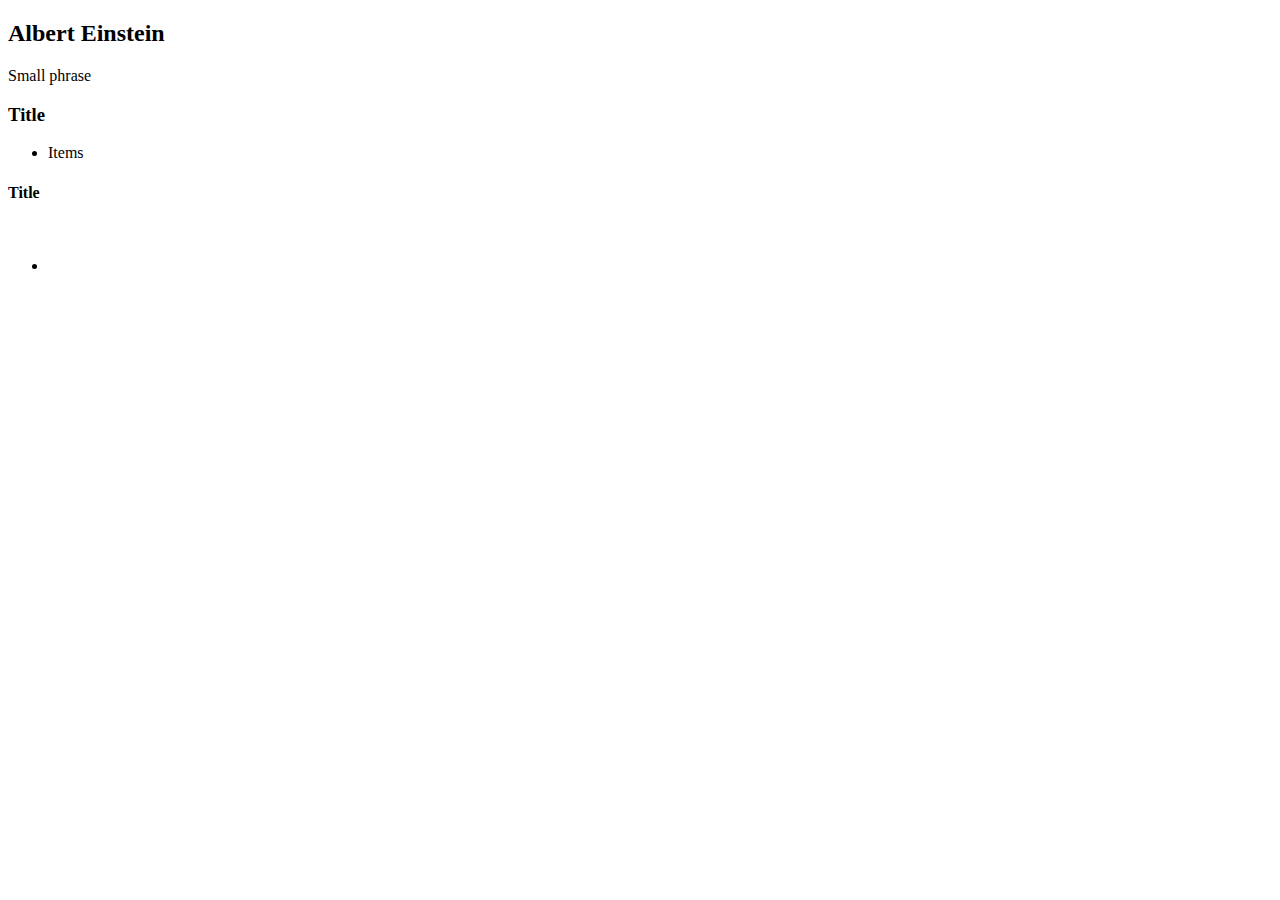
==== biography.html @ df5da143 "AlbertEinsterv1" ====
<!DOCTYPE html>
<html lang="en">

<head>
    <meta charset="UTF-8">
    <meta http-equiv="X-UA-Compatible" content="IE=edge">
    <meta name="viewport" content="width=device-width, initial-scale=1.0">
    <title>Albert Einstein Biography</title>
    <link rel="stylesheet" media="all" type="text/css" href="css/bio.css">
</head>

<body>
    <div class="container">
        <header>
            <h2>Albert Einstein</h2>
        </header>
        <p>Small phrase</p>
        <div class="col1">
            <h3>Title</h3>
            <ul>
                <li>Items</li>
            </ul>
        </div>
        <div class="col2">
            <h4>Title</h4>
            <img>
            <ul>
                <li></li>
            </ul>
        </div>
        <p></p>

    </div>
</body>

</html>
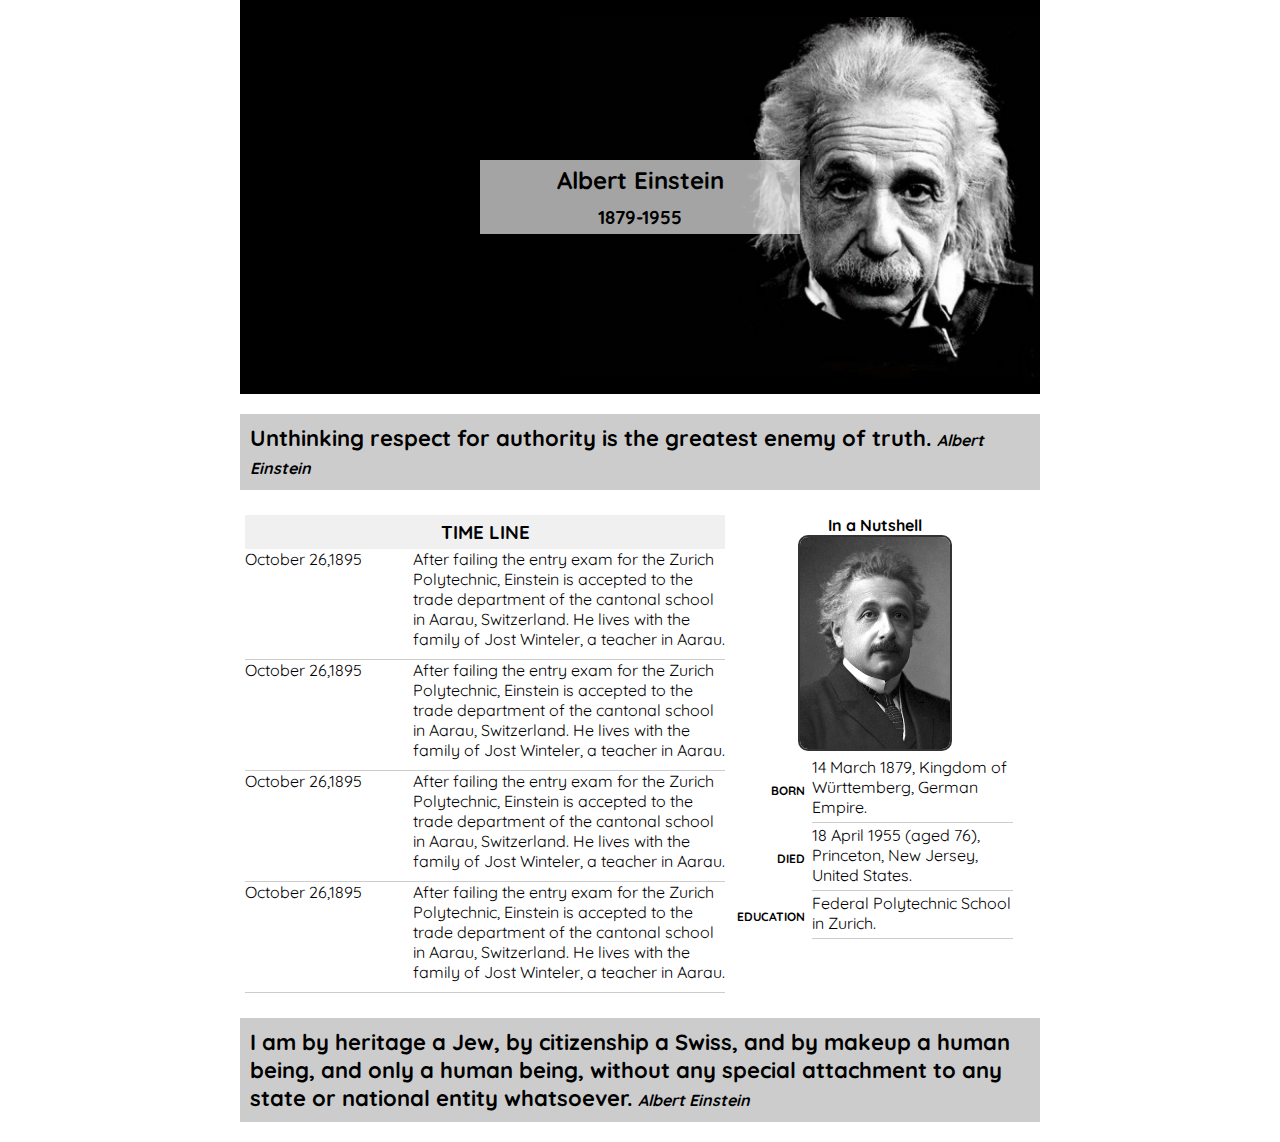
==== commit 40836285: "Bios TI32BIS" ====
--- a/biography.html
+++ b/biography.html
@@ -6,6 +6,10 @@
     <meta http-equiv="X-UA-Compatible" content="IE=edge">
     <meta name="viewport" content="width=device-width, initial-scale=1.0">
     <title>Albert Einstein Biography</title>
+    <link rel="preconnect" href="https://fonts.googleapis.com">
+    <link rel="preconnect" href="https://fonts.gstatic.com" crossorigin>
+    <link href="https://fonts.googleapis.com/css2?family=Quicksand&display=swap" rel="stylesheet">
+
     <link rel="stylesheet" media="all" type="text/css" href="css/bio.css">
 </head>
 
@@ -13,22 +17,67 @@
     <div class="container">
         <header>
             <h2>Albert Einstein</h2>
+            <h3>1879-1955</h3>
         </header>
-        <p>Small phrase</p>
+        <div class="phrase">
+            <p>Unthinking respect for authority is the greatest enemy of truth.
+                <span>Albert Einstein</span></p>
+        </div>
         <div class="col1">
-            <h3>Title</h3>
-            <ul>
-                <li>Items</li>
-            </ul>
+            <h3>TIME LINE</h3>
+            <div class="timelines">
+                <div class="item">
+                    <div class="date">October 26,1895</div>
+                    <div class="desc">
+                        After failing the entry exam for the Zurich Polytechnic, Einstein is accepted to the trade department of the cantonal school in Aarau, Switzerland. He lives with the family of Jost Winteler, a teacher in Aarau.
+                    </div>
+                    <div class="clear"></div>
+                </div>
+                <div class="item">
+                    <div class="date">October 26,1895</div>
+                    <div class="desc">
+                        After failing the entry exam for the Zurich Polytechnic, Einstein is accepted to the trade department of the cantonal school in Aarau, Switzerland. He lives with the family of Jost Winteler, a teacher in Aarau.
+                    </div>
+                    <div class="clear"></div>
+                </div>
+                <div class="item">
+                    <div class="date">October 26,1895</div>
+                    <div class="desc">
+                        After failing the entry exam for the Zurich Polytechnic, Einstein is accepted to the trade department of the cantonal school in Aarau, Switzerland. He lives with the family of Jost Winteler, a teacher in Aarau.
+                    </div>
+                    <div class="clear"></div>
+                </div>
+                <div class="item">
+                    <div class="date">October 26,1895</div>
+                    <div class="desc">
+                        After failing the entry exam for the Zurich Polytechnic, Einstein is accepted to the trade department of the cantonal school in Aarau, Switzerland. He lives with the family of Jost Winteler, a teacher in Aarau.
+                    </div>
+                    <div class="clear"></div>
+                </div>
+            </div>
         </div>
         <div class="col2">
-            <h4>Title</h4>
-            <img>
-            <ul>
-                <li></li>
-            </ul>
+            <h4>In a Nutshell</h4>
+            <img src="images/Albert_Einstein.png">
+            <table>
+                <tr>
+                    <td>Born</td>
+                    <td>14 March 1879, Kingdom of Württemberg, German Empire.</td>
+                </tr>
+                <tr>
+                    <td>Died</td>
+                    <td>18 April 1955 (aged 76), Princeton, New Jersey, United States.</td>
+                </tr>
+                <tr>
+                    <td>Education</td>
+                    <td>Federal Polytechnic School in Zurich.</td>
+                </tr>
+            </table>
         </div>
-        <p></p>
+        <div class="clear"></div>
+        <div class="phrase">
+            <p>I am by heritage a Jew, by citizenship a Swiss, and by makeup a human being, and only a human being, without any special attachment to any state or national entity whatsoever. <span>Albert Einstein</span></p>
+        </div>
 
     </div>
 </body>
--- a/css/bio.css
+++ b/css/bio.css
@@ -0,0 +1,118 @@
+*,
+body {
+    margin: 0;
+    padding: 0;
+    font-family: 'Quicksand', 'Segoe UI', Tahoma, Geneva, Verdana, sans-serif;
+}
+
+.container {
+    width: 800px;
+    margin: 0 auto;
+}
+
+.container header {
+    background-image: url(../images/header_einstein.jpg);
+    background-repeat: no-repeat;
+    background-size: 60%;
+    display: block;
+    padding: 20% 30%;
+    background-color: #000;
+    background-position: right;
+}
+
+header h2,
+header h3,
+.col1 h3 {
+    background-color: rgba(233, 233, 233, 0.7);
+    padding: 5px 10px;
+    text-align: center;
+}
+
+.phrase {
+    background-color: #ccc;
+    margin: 20px 0;
+    display: block;
+    padding: 10px;
+}
+
+.phrase p {
+    font-size: 22px;
+    font-weight: bold;
+}
+
+.phrase p span {
+    font-size: 16px;
+    font-style: italic;
+}
+
+.col1,
+.col2 {
+    float: left;
+    padding: 5px;
+}
+
+.clear {
+    clear: both;
+}
+
+
+/*Timeline*/
+
+.col1 {
+    width: 60%;
+}
+
+.timelines .item {
+    border-bottom: 1px solid #ccc;
+}
+
+.timelines .item:hover {
+    background-color: #f8f8f8;
+}
+
+.item .date,
+.item .desc {
+    float: left;
+    display: block;
+    padding-bottom: 10px;
+}
+
+.item .date {
+    width: 35%;
+}
+
+.item .desc {
+    width: 65%;
+}
+
+
+/*nutshell*/
+
+.col2 {
+    width: 35%;
+    text-align: center;
+}
+
+img {
+    width: 150px;
+    border: 2px solid #333;
+    border-radius: 10px;
+}
+
+.col2 table tr:hover {
+    background-color: #f8f8f8;
+}
+
+.col2 table tr td:first-child {
+    text-align: right;
+    font-weight: bold;
+    text-transform: uppercase;
+    padding-right: 5px;
+    font-size: 12px;
+}
+
+.col2 table tr td:last-child {
+    text-align: left;
+    border-bottom: 1px solid #ccc;
+    padding-bottom: 5px;
+}